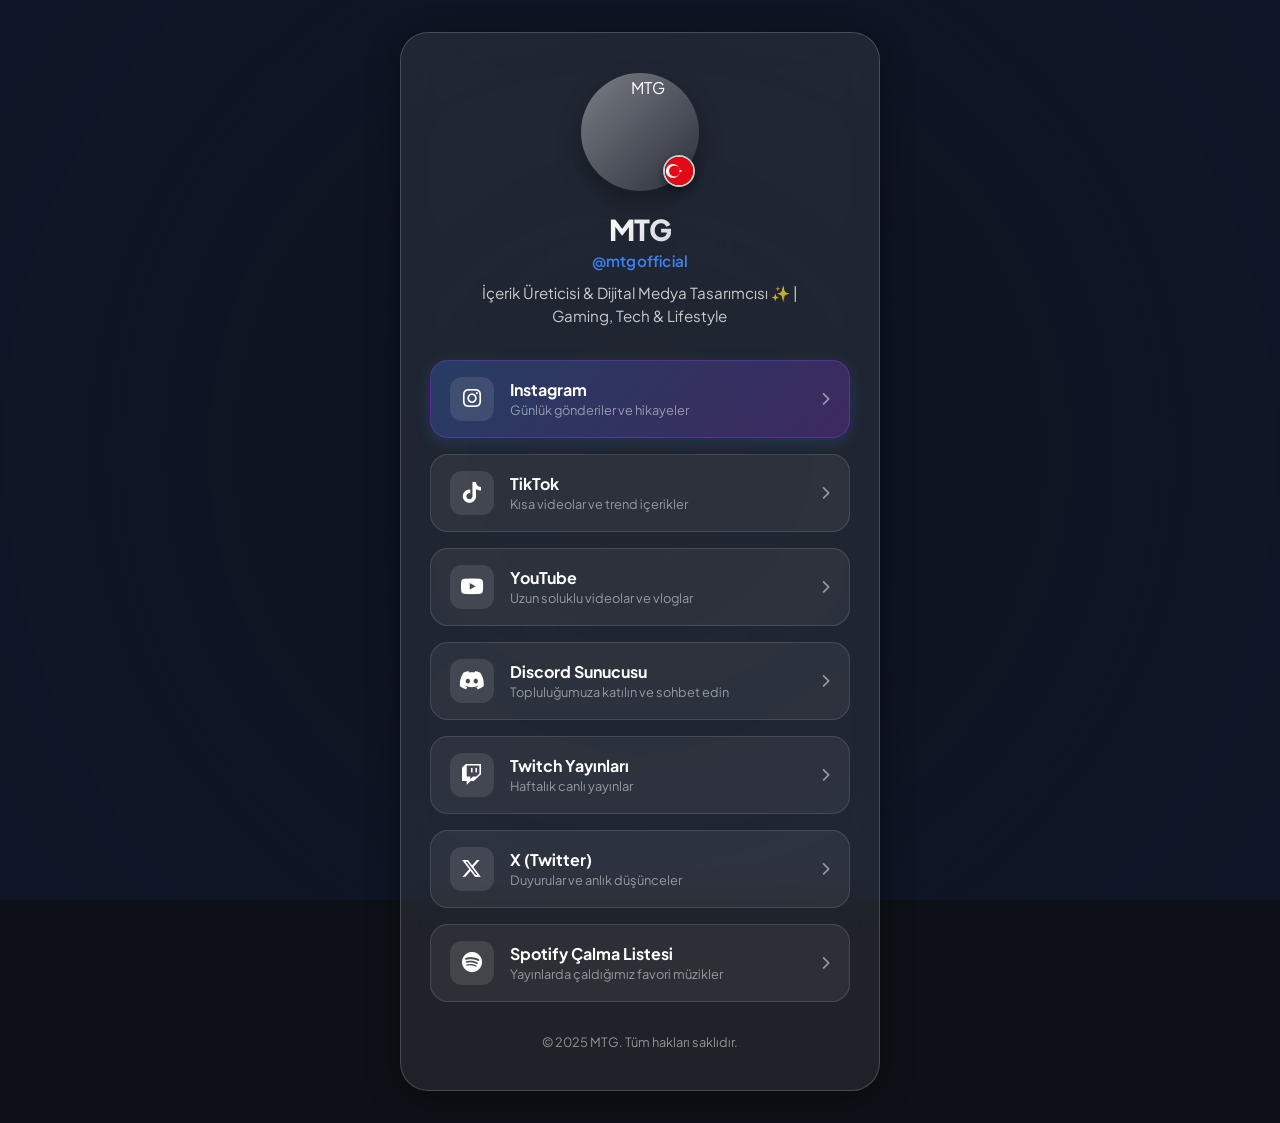
==== index.html @ 81c06367 "Add MTG promotion linktree site with JSON configuration and blurred background Co-authored-by: yusac" ====
<!DOCTYPE html>
<html lang="tr">
<head>
  <meta charset="UTF-8">
  <meta name="viewport" content="width=device-width, initial-scale=1.0">
  <title>MTG - Profil ve Bağlantılar</title>
  <meta name="description" content="MTG kişisel tanıtım ve sosyal medya bağlantı sayfası">
  <link rel="preconnect" href="https://fonts.googleapis.com">
  <link rel="preconnect" href="https://fonts.gstatic.com" crossorigin>
  <link href="https://fonts.googleapis.com/css2?family=Plus+Jakarta+Sans:wght@300;400;500;600;700;800&display=swap" rel="stylesheet">
  <link rel="stylesheet" href="styles.css">
  <!-- FontAwesome CDN for modern icons -->
  <link rel="stylesheet" href="https://cdnjs.cloudflare.com/ajax/libs/font-awesome/6.5.1/css/all.min.css" integrity="sha512-DTOQO9RWCH3ppGqcWaEA1BIZOC6xxalwEsw9c2QQeAIftl+Vegovlnee1c9QX4TctnWMn13TZye+giMm8e2LwA==" crossorigin="anonymous" referrerpolicy="no-referrer" />
</head>
<body>
  <!-- Blurred Background Layer -->
  <div id="bg-blur" class="bg-blur-layer"></div>
  <div class="bg-overlay"></div>

  <!-- Main Container -->
  <main class="container">
    <div class="glass-card">

      <!-- Profile Header -->
      <header class="profile-header">
        <div class="avatar-wrapper">
          <img id="avatar-img" src="" alt="MTG Profil Fotoğrafı" class="avatar-img" />
          <div class="flag-badge" id="flag-badge-container">
            <img id="flag-img" src="" alt="Bayrak" class="flag-img" />
          </div>
        </div>

        <h1 id="profile-name" class="profile-name">MTG</h1>
        <p id="profile-title" class="profile-title">@mtgofficial</p>
        <p id="profile-bio" class="profile-bio">Yükleniyor...</p>
      </header>

      <!-- Links Container -->
      <section class="links-section">
        <div id="links-container" class="links-container">
          <!-- Dynamic links injected via JS -->
        </div>
      </section>

      <!-- Footer -->
      <footer class="profile-footer">
        <p id="footer-text">© 2025 MTG</p>
      </footer>

    </div>
  </main>

  <script src="app.js"></script>
</body>
</html>
---- styles.css ----
:root {
  --font-family: 'Plus Jakarta Sans', -apple-system, BlinkMacSystemFont, 'Segoe UI', Roboto, Helvetica, Arial, sans-serif;
  --text-primary: #ffffff;
  --text-secondary: rgba(255, 255, 255, 0.75);
  --text-muted: rgba(255, 255, 255, 0.5);

  --glass-bg: rgba(255, 255, 255, 0.08);
  --glass-border: rgba(255, 255, 255, 0.18);
  --glass-shadow: 0 8px 32px 0 rgba(0, 0, 0, 0.37);

  --card-hover-bg: rgba(255, 255, 255, 0.16);
  --card-hover-border: rgba(255, 255, 255, 0.35);

  --accent-color: #3b82f6;
  --accent-glow: rgba(59, 130, 246, 0.4);
}

* {
  box-sizing: border-box;
  margin: 0;
  padding: 0;
}

body {
  font-family: var(--font-family);
  min-height: 100vh;
  display: flex;
  justify-content: center;
  align-items: center;
  position: relative;
  overflow-x: hidden;
  color: var(--text-primary);
  background-color: #0d1117;
  padding: 2rem 1rem;
}

/* Background Blur Layer */
.bg-blur-layer {
  position: fixed;
  top: 0;
  left: 0;
  width: 100%;
  height: 100%;
  background-size: cover;
  background-position: center;
  filter: blur(20px) brightness(75%);
  transform: scale(1.1); /* Prevent blurred edges vignette cutoff */
  z-index: -2;
  transition: background-image 0.5s ease-in-out;
}

.bg-overlay {
  position: fixed;
  top: 0;
  left: 0;
  width: 100%;
  height: 100%;
  background: radial-gradient(circle at center, rgba(15, 23, 42, 0.4) 0%, rgba(15, 23, 42, 0.85) 100%);
  z-index: -1;
}

/* Main Container & Glass Card */
.container {
  width: 100%;
  max-width: 480px;
  z-index: 1;
}

.glass-card {
  background: var(--glass-bg);
  backdrop-filter: blur(16px);
  -webkit-backdrop-filter: blur(16px);
  border: 1px solid var(--glass-border);
  border-radius: 28px;
  padding: 2.5rem 1.8rem;
  box-shadow: var(--glass-shadow);
  display: flex;
  flex-direction: column;
  align-items: center;
  animation: fadeIn 0.8s cubic-bezier(0.16, 1, 0.3, 1);
}

@keyframes fadeIn {
  from {
    opacity: 0;
    transform: translateY(20px) scale(0.98);
  }
  to {
    opacity: 1;
    transform: translateY(0) scale(1);
  }
}

/* Profile Header */
.profile-header {
  display: flex;
  flex-direction: column;
  align-items: center;
  text-align: center;
  width: 100%;
  margin-bottom: 2rem;
}

.avatar-wrapper {
  position: relative;
  margin-bottom: 1.25rem;
  padding: 4px;
  border-radius: 50%;
  background: linear-gradient(135deg, rgba(255, 255, 255, 0.4), rgba(255, 255, 255, 0.05));
  box-shadow: 0 10px 25px rgba(0, 0, 0, 0.3);
}

.avatar-img {
  width: 110px;
  height: 110px;
  border-radius: 50%;
  object-fit: cover;
  display: block;
}

.flag-badge {
  position: absolute;
  bottom: 4px;
  right: 4px;
  width: 32px;
  height: 32px;
  border-radius: 50%;
  overflow: hidden;
  border: 2px solid rgba(255, 255, 255, 0.8);
  box-shadow: 0 4px 10px rgba(0,0,0,0.4);
  background: #000;
  display: flex;
  align-items: center;
  justify-content: center;
}

.flag-img {
  width: 100%;
  height: 100%;
  object-fit: cover;
}

.profile-name {
  font-size: 1.8rem;
  font-weight: 800;
  letter-spacing: -0.5px;
  margin-bottom: 0.25rem;
  background: linear-gradient(135deg, #ffffff 0%, #d1d5db 100%);
  -webkit-background-clip: text;
  -webkit-text-fill-color: transparent;
}

.profile-title {
  font-size: 0.95rem;
  font-weight: 600;
  color: var(--accent-color);
  margin-bottom: 0.75rem;
  letter-spacing: 0.2px;
}

.profile-bio {
  font-size: 0.95rem;
  line-height: 1.5;
  color: var(--text-secondary);
  max-width: 90%;
}

/* Links Section */
.links-section {
  width: 100%;
}

.links-container {
  display: flex;
  flex-direction: column;
  gap: 1rem;
  width: 100%;
}

/* Link Card Button */
.link-btn {
  display: flex;
  align-items: center;
  padding: 1rem 1.2rem;
  text-decoration: none;
  color: var(--text-primary);
  background: rgba(255, 255, 255, 0.06);
  border: 1px solid rgba(255, 255, 255, 0.12);
  border-radius: 18px;
  transition: all 0.3s cubic-bezier(0.25, 0.8, 0.25, 1);
  position: relative;
  overflow: hidden;
}

.link-btn:hover {
  background: var(--card-hover-bg);
  border-color: var(--card-hover-border);
  transform: translateY(-3px) scale(1.01);
  box-shadow: 0 10px 20px rgba(0, 0, 0, 0.2);
}

.link-btn.highlight {
  background: linear-gradient(135deg, rgba(59, 130, 246, 0.25), rgba(147, 51, 234, 0.25));
  border: 1px solid rgba(147, 51, 234, 0.4);
  box-shadow: 0 4px 15px rgba(59, 130, 246, 0.2);
}

.link-btn.highlight:hover {
  background: linear-gradient(135deg, rgba(59, 130, 246, 0.4), rgba(147, 51, 234, 0.4));
  border-color: rgba(255, 255, 255, 0.5);
  box-shadow: 0 8px 25px rgba(147, 51, 234, 0.4);
}

.link-icon-container {
  width: 44px;
  height: 44px;
  border-radius: 12px;
  background: rgba(255, 255, 255, 0.1);
  display: flex;
  align-items: center;
  justify-content: center;
  font-size: 1.3rem;
  margin-right: 1rem;
  flex-shrink: 0;
  transition: transform 0.3s ease;
}

.link-btn:hover .link-icon-container {
  transform: scale(1.1) rotate(-4deg);
}

.link-content {
  flex-grow: 1;
  display: flex;
  flex-direction: column;
}

.link-title {
  font-weight: 700;
  font-size: 1rem;
  margin-bottom: 2px;
}

.link-subtitle {
  font-size: 0.8rem;
  color: var(--text-muted);
}

.link-arrow {
  font-size: 0.85rem;
  color: var(--text-muted);
  transition: transform 0.3s ease, color 0.3s ease;
}

.link-btn:hover .link-arrow {
  transform: translateX(4px);
  color: var(--text-primary);
}

/* Footer */
.profile-footer {
  margin-top: 2rem;
  text-align: center;
}

.profile-footer p {
  font-size: 0.8rem;
  color: var(--text-muted);
}

/* Responsive tweaks */
@media (max-width: 480px) {
  .glass-card {
    padding: 2rem 1.25rem;
    border-radius: 22px;
  }

  .avatar-img {
    width: 95px;
    height: 95px;
  }

  .profile-name {
    font-size: 1.5rem;
  }
}
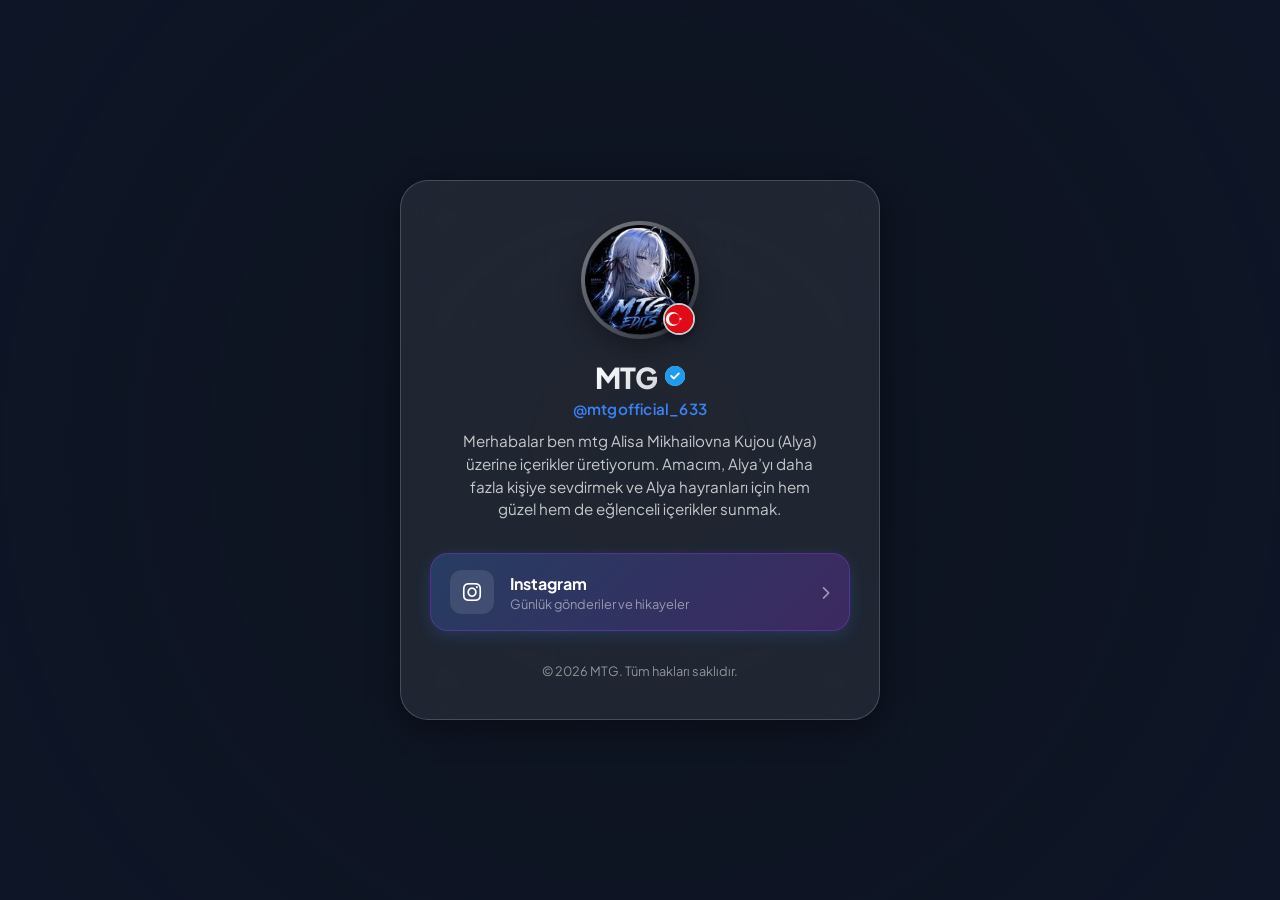
==== commit 896b3383: "Add verified blue tick badge next to name with tooltip and redirection link Co-authored-by: yusacode" ====
--- a/index.html
+++ b/index.html
@@ -30,7 +30,10 @@
           </div>
         </div>
 
-        <h1 id="profile-name" class="profile-name">MTG</h1>
+        <div class="name-wrapper">
+          <h1 id="profile-name" class="profile-name">MTG</h1>
+          <span id="verified-badge-container"></span>
+        </div>
         <p id="profile-title" class="profile-title">@mtgofficial</p>
         <p id="profile-bio" class="profile-bio">Yükleniyor...</p>
       </header>
--- a/styles.css
+++ b/styles.css
@@ -140,14 +140,97 @@
   object-fit: cover;
 }
 
+.name-wrapper {
+  display: flex;
+  align-items: center;
+  justify-content: center;
+  gap: 0.5rem;
+  margin-bottom: 0.25rem;
+  position: relative;
+}
+
 .profile-name {
   font-size: 1.8rem;
   font-weight: 800;
   letter-spacing: -0.5px;
-  margin-bottom: 0.25rem;
   background: linear-gradient(135deg, #ffffff 0%, #d1d5db 100%);
   -webkit-background-clip: text;
   -webkit-text-fill-color: transparent;
+}
+
+/* Verified Badge & Tooltip */
+.verified-badge {
+  display: inline-flex;
+  align-items: center;
+  justify-content: center;
+  position: relative;
+  text-decoration: none;
+  color: #1d9bf0;
+  font-size: 1.25rem;
+  transition: transform 0.2s ease, filter 0.2s ease;
+  cursor: pointer;
+}
+
+.verified-badge:hover {
+  transform: scale(1.15);
+  filter: drop-shadow(0 0 8px rgba(29, 155, 240, 0.6));
+}
+
+.verified-icon {
+  color: #1d9bf0;
+  background: #ffffff;
+  border-radius: 50%;
+  -webkit-text-fill-color: initial;
+}
+
+/* Tooltip Styling */
+.verified-badge::after {
+  content: attr(data-tooltip);
+  position: absolute;
+  bottom: calc(100% + 10px);
+  left: 50%;
+  transform: translateX(-50%) translateY(4px);
+  background: rgba(15, 23, 42, 0.95);
+  color: #ffffff;
+  font-size: 0.75rem;
+  font-weight: 500;
+  padding: 6px 12px;
+  border-radius: 8px;
+  white-space: nowrap;
+  pointer-events: none;
+  opacity: 0;
+  visibility: hidden;
+  transition: opacity 0.2s ease, transform 0.2s ease;
+  box-shadow: 0 4px 20px rgba(0, 0, 0, 0.5);
+  border: 1px solid rgba(255, 255, 255, 0.2);
+  z-index: 100;
+}
+
+.verified-badge::before {
+  content: '';
+  position: absolute;
+  bottom: calc(100% + 2px);
+  left: 50%;
+  transform: translateX(-50%);
+  border-width: 5px;
+  border-style: solid;
+  border-color: rgba(15, 23, 42, 0.95) transparent transparent transparent;
+  pointer-events: none;
+  opacity: 0;
+  visibility: hidden;
+  transition: opacity 0.2s ease;
+  z-index: 100;
+}
+
+.verified-badge:hover::after {
+  opacity: 1;
+  visibility: visible;
+  transform: translateX(-50%) translateY(0);
+}
+
+.verified-badge:hover::before {
+  opacity: 1;
+  visibility: visible;
 }
 
 .profile-title {
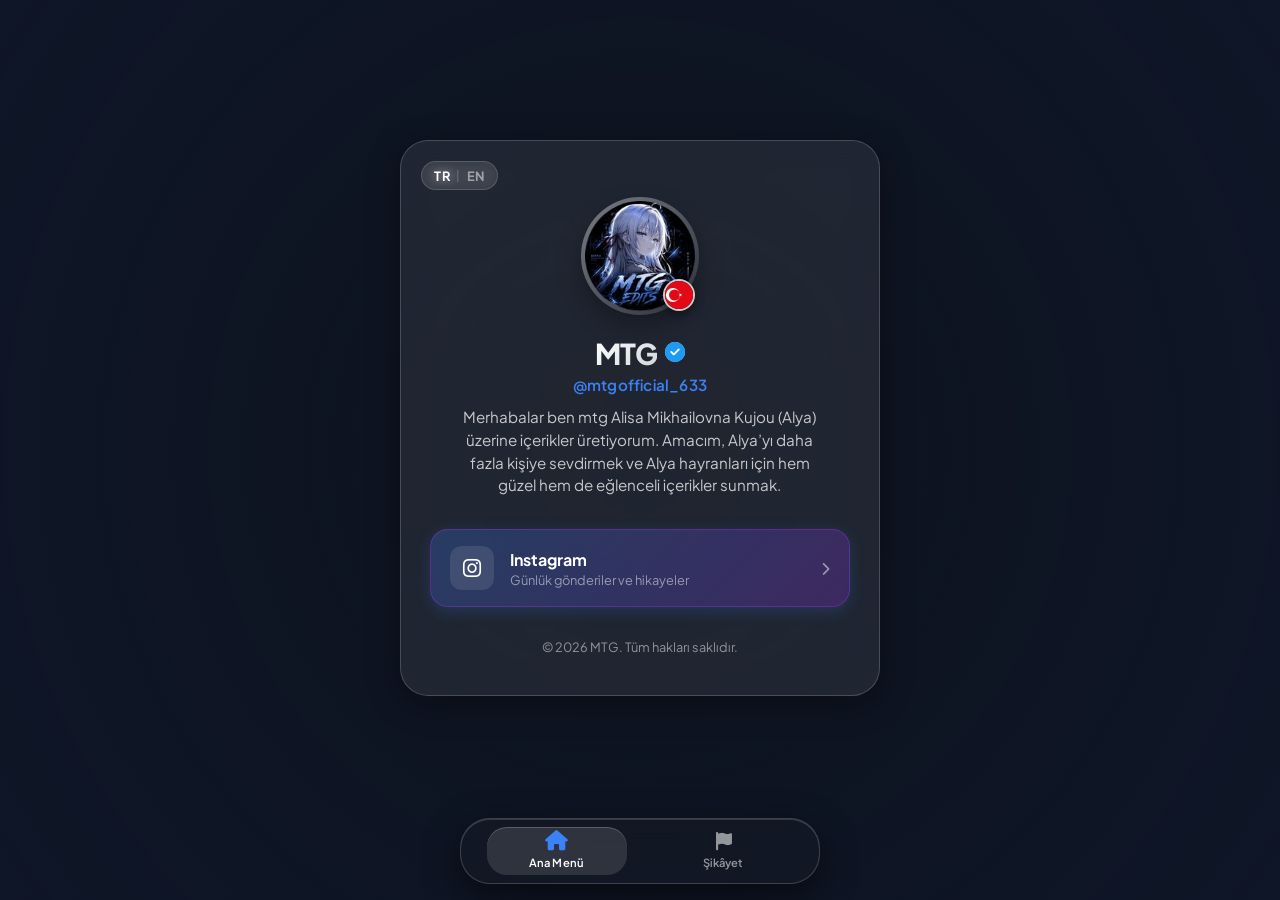
==== commit 3c5404ca: "Add iOS floating bottom navbar, user complaint page, FormSubmit email integration, and TR/EN languag" ====
--- a/index.html
+++ b/index.html
@@ -2,17 +2,21 @@
 <html lang="tr">
 <head>
   <meta charset="UTF-8">
-  <meta name="viewport" content="width=device-width, initial-scale=1.0">
+  <meta name="viewport" content="width=device-width, initial-scale=1.0, viewport-fit=cover">
   <title>MTG - Profil ve Bağlantılar</title>
   <meta name="description" content="MTG kişisel tanıtım ve sosyal medya bağlantı sayfası">
+  <link rel="alternate" hreflang="tr" href="/" />
+  <link rel="alternate" hreflang="en" href="/en" />
+  <link rel="alternate" hreflang="tr" href="/sikayet" />
+  <link rel="alternate" hreflang="en" href="/en/report" />
   <link rel="preconnect" href="https://fonts.googleapis.com">
   <link rel="preconnect" href="https://fonts.gstatic.com" crossorigin>
   <link href="https://fonts.googleapis.com/css2?family=Plus+Jakarta+Sans:wght@300;400;500;600;700;800&display=swap" rel="stylesheet">
-  <link rel="stylesheet" href="styles.css">
+  <link rel="stylesheet" href="/styles.css">
   <!-- FontAwesome CDN for modern icons -->
   <link rel="stylesheet" href="https://cdnjs.cloudflare.com/ajax/libs/font-awesome/6.5.1/css/all.min.css" integrity="sha512-DTOQO9RWCH3ppGqcWaEA1BIZOC6xxalwEsw9c2QQeAIftl+Vegovlnee1c9QX4TctnWMn13TZye+giMm8e2LwA==" crossorigin="anonymous" referrerpolicy="no-referrer" />
 </head>
-<body>
+<body data-lang="tr" data-page="home">
   <!-- Blurred Background Layer -->
   <div id="bg-blur" class="bg-blur-layer"></div>
   <div class="bg-overlay"></div>
@@ -20,6 +24,13 @@
   <!-- Main Container -->
   <main class="container">
     <div class="glass-card">
+
+      <!-- Language Selector -->
+      <div class="lang-switcher">
+        <a href="/" class="lang-btn active" data-lang-target="tr">TR</a>
+        <span class="lang-divider">|</span>
+        <a href="/en" class="lang-btn" data-lang-target="en">EN</a>
+      </div>
 
       <!-- Profile Header -->
       <header class="profile-header">
@@ -47,12 +58,26 @@
 
       <!-- Footer -->
       <footer class="profile-footer">
-        <p id="footer-text">© 2025 MTG</p>
+        <p id="footer-text">© 2026 MTG</p>
       </footer>
 
     </div>
   </main>
 
-  <script src="app.js"></script>
+  <!-- iOS Style Floating Glass Bottom Navigation Bar -->
+  <nav class="ios-navbar" aria-label="Alt Navigasyon">
+    <div class="ios-navbar-content">
+      <a href="/" class="nav-item active" id="nav-home">
+        <i class="fa-solid fa-house nav-icon"></i>
+        <span class="nav-label">Ana Menü</span>
+      </a>
+      <a href="/sikayet" class="nav-item" id="nav-report">
+        <i class="fa-solid fa-flag nav-icon"></i>
+        <span class="nav-label">Şikâyet</span>
+      </a>
+    </div>
+  </nav>
+
+  <script src="/app.js"></script>
 </body>
 </html>
--- a/styles.css
+++ b/styles.css
@@ -31,7 +31,7 @@
   overflow-x: hidden;
   color: var(--text-primary);
   background-color: #0d1117;
-  padding: 2rem 1rem;
+  padding: 2rem 1rem 6rem 1rem; /* Extra bottom padding for floating navbar */
 }
 
 /* Background Blur Layer */
@@ -67,6 +67,7 @@
 }
 
 .glass-card {
+  position: relative;
   background: var(--glass-bg);
   backdrop-filter: blur(16px);
   -webkit-backdrop-filter: blur(16px);
@@ -91,6 +92,47 @@
   }
 }
 
+/* Language Switcher */
+.lang-switcher {
+  position: absolute;
+  top: 1.25rem;
+  left: 1.25rem;
+  display: flex;
+  align-items: center;
+  gap: 0.4rem;
+  background: rgba(255, 255, 255, 0.08);
+  border: 1px solid rgba(255, 255, 255, 0.15);
+  padding: 0.35rem 0.75rem;
+  border-radius: 20px;
+  backdrop-filter: blur(8px);
+  -webkit-backdrop-filter: blur(8px);
+  z-index: 10;
+}
+
+.lang-btn {
+  color: var(--text-muted);
+  text-decoration: none;
+  font-size: 0.8rem;
+  font-weight: 700;
+  letter-spacing: 0.5px;
+  transition: color 0.2s ease, transform 0.2s ease;
+  cursor: pointer;
+}
+
+.lang-btn:hover {
+  color: var(--text-primary);
+}
+
+.lang-btn.active {
+  color: var(--text-primary);
+  text-shadow: 0 0 10px rgba(255, 255, 255, 0.5);
+}
+
+.lang-divider {
+  color: rgba(255, 255, 255, 0.25);
+  font-size: 0.75rem;
+}
+
 /* Profile Header */
 .profile-header {
   display: flex;
@@ -98,6 +140,7 @@
   align-items: center;
   text-align: center;
   width: 100%;
+  margin-top: 1rem;
   margin-bottom: 2rem;
 }
 
@@ -340,6 +383,438 @@
   color: var(--text-primary);
 }
 
+/* Page Header (Report Page) */
+.page-header {
+  display: flex;
+  flex-direction: column;
+  align-items: center;
+  text-align: center;
+  margin-top: 1.5rem;
+  margin-bottom: 1.8rem;
+  width: 100%;
+}
+
+.header-icon-badge {
+  width: 56px;
+  height: 56px;
+  border-radius: 18px;
+  background: linear-gradient(135deg, rgba(239, 68, 68, 0.25), rgba(245, 158, 11, 0.25));
+  border: 1px solid rgba(239, 68, 68, 0.4);
+  color: #f87171;
+  font-size: 1.6rem;
+  display: flex;
+  align-items: center;
+  justify-content: center;
+  margin-bottom: 1rem;
+  box-shadow: 0 8px 20px rgba(239, 68, 68, 0.2);
+}
+
+.page-title {
+  font-size: 1.6rem;
+  font-weight: 800;
+  letter-spacing: -0.5px;
+  margin-bottom: 0.4rem;
+  background: linear-gradient(135deg, #ffffff 0%, #d1d5db 100%);
+  -webkit-background-clip: text;
+  -webkit-text-fill-color: transparent;
+}
+
+.page-subtitle {
+  font-size: 0.9rem;
+  color: var(--text-secondary);
+  max-width: 90%;
+  line-height: 1.4;
+}
+
+/* Complaint Form Styles */
+.complaint-form {
+  width: 100%;
+  display: flex;
+  flex-direction: column;
+  gap: 1.2rem;
+}
+
+.form-group {
+  display: flex;
+  flex-direction: column;
+  gap: 0.4rem;
+  width: 100%;
+}
+
+.form-label {
+  font-size: 0.85rem;
+  font-weight: 600;
+  color: var(--text-secondary);
+}
+
+.form-label .required {
+  color: #f87171;
+}
+
+.input-wrapper {
+  position: relative;
+  display: flex;
+  align-items: center;
+  width: 100%;
+}
+
+.input-icon {
+  position: absolute;
+  left: 1rem;
+  color: var(--text-muted);
+  font-size: 0.95rem;
+  pointer-events: none;
+  transition: color 0.2s ease;
+}
+
+.form-input,
+.form-select,
+.form-textarea {
+  width: 100%;
+  padding: 0.85rem 1rem 0.85rem 2.6rem;
+  background: rgba(255, 255, 255, 0.05);
+  border: 1px solid var(--glass-border);
+  border-radius: 14px;
+  color: var(--text-primary);
+  font-family: var(--font-family);
+  font-size: 0.9rem;
+  outline: none;
+  transition: all 0.25s ease;
+}
+
+.form-select {
+  padding-left: 1rem;
+  padding-right: 2rem;
+  appearance: none;
+  -webkit-appearance: none;
+  cursor: pointer;
+}
+
+.form-select option {
+  background-color: #161b22;
+  color: #ffffff;
+}
+
+.select-wrapper {
+  position: relative;
+  width: 100%;
+}
+
+.select-wrapper::after {
+  content: '\f0d7';
+  font-family: 'Font Awesome 6 Free';
+  font-weight: 900;
+  position: absolute;
+  right: 1rem;
+  top: 50%;
+  transform: translateY(-50%);
+  color: var(--text-muted);
+  pointer-events: none;
+  font-size: 0.85rem;
+}
+
+.phone-input-group {
+  display: grid;
+  grid-template-columns: 140px 1fr;
+  gap: 0.6rem;
+  width: 100%;
+}
+
+@media (max-width: 400px) {
+  .phone-input-group {
+    grid-template-columns: 1fr;
+  }
+}
+
+.textarea-wrapper {
+  align-items: flex-start;
+}
+
+.form-textarea {
+  padding-left: 1rem;
+  resize: vertical;
+  min-height: 100px;
+}
+
+.form-input:focus,
+.form-select:focus,
+.form-textarea:focus {
+  border-color: var(--accent-color);
+  background: rgba(255, 255, 255, 0.09);
+  box-shadow: 0 0 0 3px var(--accent-glow);
+}
+
+.form-input:focus + .input-icon,
+.input-wrapper:focus-within .input-icon {
+  color: var(--accent-color);
+}
+
+.form-input.invalid,
+.form-select.invalid,
+.form-textarea.invalid {
+  border-color: #ef4444;
+  box-shadow: 0 0 0 3px rgba(239, 68, 68, 0.25);
+}
+
+.error-msg {
+  font-size: 0.75rem;
+  color: #f87171;
+  min-height: 1rem;
+  margin-left: 0.2rem;
+}
+
+.char-count {
+  font-size: 0.72rem;
+  color: var(--text-muted);
+  text-align: right;
+  margin-top: -0.2rem;
+}
+
+/* Notice Box */
+.notice-box {
+  background: rgba(239, 68, 68, 0.08);
+  border: 1px solid rgba(239, 68, 68, 0.25);
+  border-radius: 14px;
+  padding: 1rem;
+  margin-top: 0.4rem;
+}
+
+.notice-title {
+  display: flex;
+  align-items: center;
+  gap: 0.5rem;
+  font-size: 0.85rem;
+  font-weight: 700;
+  color: #f87171;
+  margin-bottom: 0.4rem;
+}
+
+.notice-text {
+  font-size: 0.8rem;
+  line-height: 1.45;
+  color: rgba(255, 255, 255, 0.8);
+}
+
+/* Custom Checkbox */
+.checkbox-group {
+  margin-top: 0.4rem;
+}
+
+.checkbox-container {
+  display: flex;
+  align-items: flex-start;
+  position: relative;
+  padding-left: 28px;
+  cursor: pointer;
+  user-select: none;
+}
+
+.checkbox-container input {
+  position: absolute;
+  opacity: 0;
+  cursor: pointer;
+  height: 0;
+  width: 0;
+}
+
+.checkmark {
+  position: absolute;
+  top: 2px;
+  left: 0;
+  height: 18px;
+  width: 18px;
+  background-color: rgba(255, 255, 255, 0.08);
+  border: 1px solid var(--glass-border);
+  border-radius: 5px;
+  transition: all 0.2s ease;
+}
+
+.checkbox-container:hover input ~ .checkmark {
+  background-color: rgba(255, 255, 255, 0.15);
+}
+
+.checkbox-container input:checked ~ .checkmark {
+  background-color: var(--accent-color);
+  border-color: var(--accent-color);
+}
+
+.checkmark:after {
+  content: "";
+  position: absolute;
+  display: none;
+  left: 6px;
+  top: 2px;
+  width: 4px;
+  height: 9px;
+  border: solid white;
+  border-width: 0 2px 2px 0;
+  transform: rotate(45deg);
+}
+
+.checkbox-container input:checked ~ .checkmark:after {
+  display: block;
+}
+
+.checkbox-label {
+  font-size: 0.8rem;
+  line-height: 1.4;
+  color: var(--text-secondary);
+}
+
+.privacy-notice {
+  font-size: 0.75rem;
+  color: var(--text-muted);
+  line-height: 1.4;
+  display: flex;
+  align-items: flex-start;
+  gap: 0.4rem;
+  background: rgba(255, 255, 255, 0.03);
+  padding: 0.75rem;
+  border-radius: 10px;
+  border: 1px dashed rgba(255, 255, 255, 0.1);
+}
+
+.privacy-notice i {
+  color: var(--accent-color);
+  margin-top: 2px;
+}
+
+/* Submit Button */
+.submit-btn {
+  display: flex;
+  align-items: center;
+  justify-content: center;
+  width: 100%;
+  padding: 0.95rem;
+  margin-top: 0.5rem;
+  background: linear-gradient(135deg, #3b82f6 0%, #2563eb 100%);
+  color: #ffffff;
+  border: none;
+  border-radius: 14px;
+  font-family: var(--font-family);
+  font-size: 0.95rem;
+  font-weight: 700;
+  cursor: pointer;
+  transition: all 0.3s ease;
+  box-shadow: 0 6px 20px rgba(59, 130, 246, 0.35);
+}
+
+.submit-btn:hover:not(:disabled) {
+  transform: translateY(-2px);
+  box-shadow: 0 10px 25px rgba(59, 130, 246, 0.5);
+  background: linear-gradient(135deg, #60a5fa 0%, #3b82f6 100%);
+}
+
+.submit-btn:active:not(:disabled) {
+  transform: translateY(0);
+}
+
+.submit-btn:disabled {
+  opacity: 0.6;
+  cursor: not-allowed;
+  transform: none;
+  box-shadow: none;
+}
+
+.hidden {
+  display: none !important;
+}
+
+/* Form Alert Toast / Notice */
+.form-alert {
+  width: 100%;
+  padding: 0.9rem 1.1rem;
+  border-radius: 14px;
+  font-size: 0.85rem;
+  font-weight: 600;
+  line-height: 1.4;
+  margin-bottom: 1.2rem;
+  animation: fadeIn 0.4s ease;
+  display: flex;
+  align-items: center;
+  gap: 0.6rem;
+}
+
+.form-alert.success {
+  background: rgba(16, 185, 129, 0.15);
+  border: 1px solid rgba(16, 185, 129, 0.4);
+  color: #34d399;
+}
+
+.form-alert.error {
+  background: rgba(239, 68, 68, 0.15);
+  border: 1px solid rgba(239, 68, 68, 0.4);
+  color: #f87171;
+}
+
+/* Floating iOS Glassmorphism Navigation Bar */
+.ios-navbar {
+  position: fixed;
+  bottom: calc(1rem + env(safe-area-inset-bottom, 0px));
+  left: 50%;
+  transform: translateX(-50%);
+  z-index: 1000;
+  width: calc(100% - 2rem);
+  max-width: 360px;
+  background: rgba(20, 26, 38, 0.65);
+  backdrop-filter: blur(16px);
+  -webkit-backdrop-filter: blur(16px);
+  border: 1px solid rgba(255, 255, 255, 0.18);
+  border-radius: 30px;
+  padding: 0.5rem 0.75rem;
+  box-shadow: 0 12px 35px rgba(0, 0, 0, 0.5), inset 0 1px 0 rgba(255, 255, 255, 0.15);
+  transition: all 0.3s cubic-bezier(0.16, 1, 0.3, 1);
+}
+
+.ios-navbar-content {
+  display: flex;
+  align-items: center;
+  justify-content: space-around;
+  width: 100%;
+}
+
+.nav-item {
+  display: flex;
+  flex-direction: column;
+  align-items: center;
+  justify-content: center;
+  gap: 3px;
+  padding: 0.4rem 1.2rem;
+  color: rgba(255, 255, 255, 0.55);
+  text-decoration: none;
+  border-radius: 20px;
+  transition: all 0.25s ease;
+  flex: 1;
+  max-width: 140px;
+}
+
+.nav-item:hover {
+  color: rgba(255, 255, 255, 0.9);
+  background: rgba(255, 255, 255, 0.05);
+}
+
+.nav-item.active {
+  color: #ffffff;
+  background: rgba(255, 255, 255, 0.12);
+  box-shadow: inset 0 1px 0 rgba(255, 255, 255, 0.2);
+}
+
+.nav-icon {
+  font-size: 1.15rem;
+  transition: transform 0.2s ease;
+}
+
+.nav-item.active .nav-icon {
+  transform: translateY(-1px) scale(1.1);
+  color: var(--accent-color);
+}
+
+.nav-label {
+  font-size: 0.7rem;
+  font-weight: 600;
+  letter-spacing: 0.2px;
+}
+
 /* Footer */
 .profile-footer {
   margin-top: 2rem;
@@ -353,9 +828,13 @@
 
 /* Responsive tweaks */
 @media (max-width: 480px) {
+  body {
+    padding: 1.5rem 0.75rem 6.5rem 0.75rem;
+  }
+
   .glass-card {
-    padding: 2rem 1.25rem;
-    border-radius: 22px;
+    padding: 2rem 1.1rem;
+    border-radius: 24px;
   }
 
   .avatar-img {
@@ -366,4 +845,8 @@
   .profile-name {
     font-size: 1.5rem;
   }
-}
+
+  .ios-navbar {
+    width: calc(100% - 1.5rem);
+  }
+}
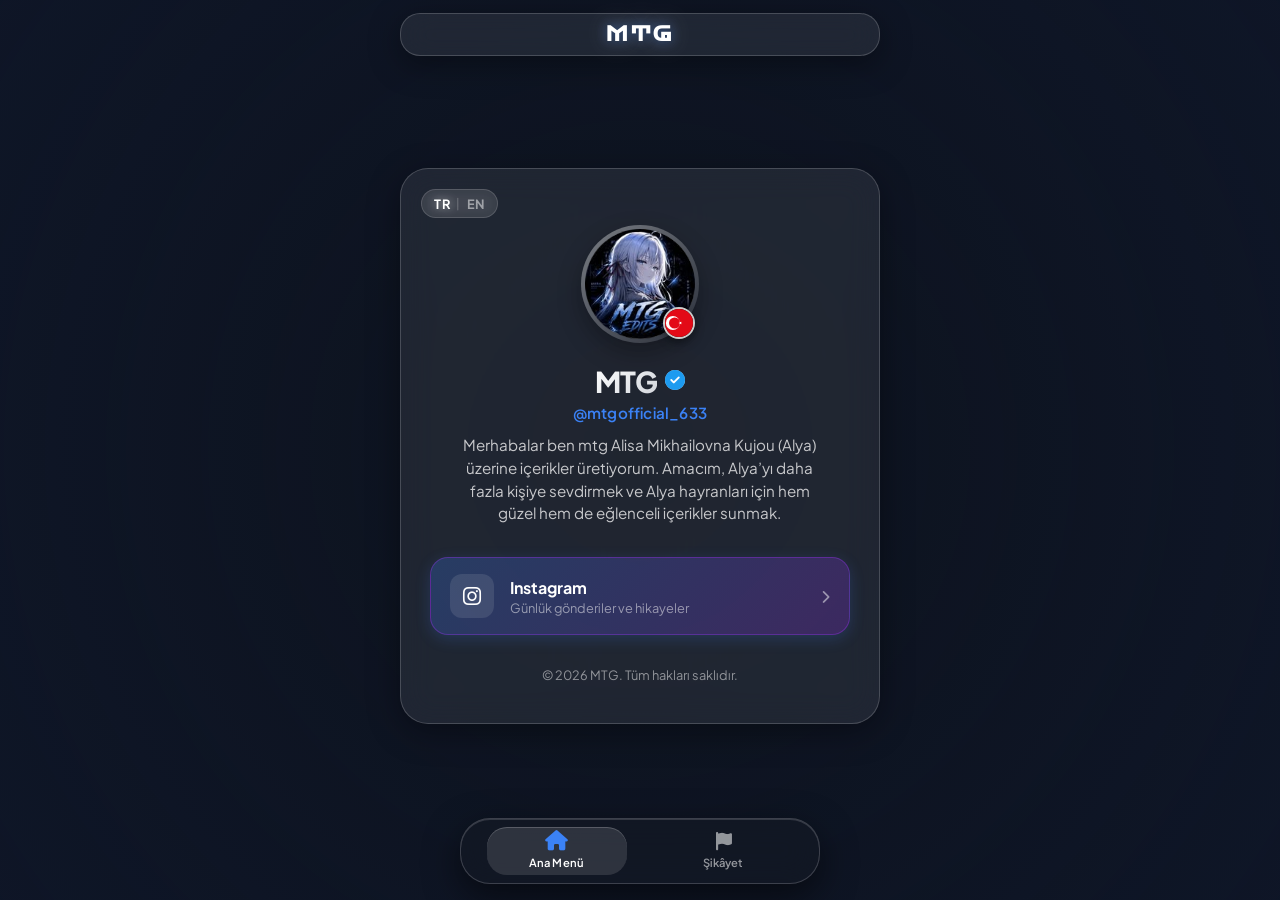
==== commit c8fe0724: "Add MTG top navbar with Japanese futuristic styling - Insert fixed top navbar with centered MTG logo" ====
--- a/index.html
+++ b/index.html
@@ -11,12 +11,19 @@
   <link rel="alternate" hreflang="en" href="/en/report" />
   <link rel="preconnect" href="https://fonts.googleapis.com">
   <link rel="preconnect" href="https://fonts.gstatic.com" crossorigin>
-  <link href="https://fonts.googleapis.com/css2?family=Plus+Jakarta+Sans:wght@300;400;500;600;700;800&display=swap" rel="stylesheet">
+  <link href="https://fonts.googleapis.com/css2?family=Plus+Jakarta+Sans:wght@300;400;500;600;700;800&family=Zen+Dots&display=swap" rel="stylesheet">
   <link rel="stylesheet" href="/styles.css">
   <!-- FontAwesome CDN for modern icons -->
   <link rel="stylesheet" href="https://cdnjs.cloudflare.com/ajax/libs/font-awesome/6.5.1/css/all.min.css" integrity="sha512-DTOQO9RWCH3ppGqcWaEA1BIZOC6xxalwEsw9c2QQeAIftl+Vegovlnee1c9QX4TctnWMn13TZye+giMm8e2LwA==" crossorigin="anonymous" referrerpolicy="no-referrer" />
 </head>
 <body data-lang="tr" data-page="home">
+  <!-- Top Glassmorphism Navigation Bar -->
+  <header class="top-navbar">
+    <div class="top-navbar-content">
+      <span class="top-navbar-logo">MTG</span>
+    </div>
+  </header>
+
   <!-- Blurred Background Layer -->
   <div id="bg-blur" class="bg-blur-layer"></div>
   <div class="bg-overlay"></div>
--- a/styles.css
+++ b/styles.css
@@ -1,5 +1,6 @@
 :root {
   --font-family: 'Plus Jakarta Sans', -apple-system, BlinkMacSystemFont, 'Segoe UI', Roboto, Helvetica, Arial, sans-serif;
+  --font-japanese-mtg: 'Zen Dots', 'Plus Jakarta Sans', sans-serif;
   --text-primary: #ffffff;
   --text-secondary: rgba(255, 255, 255, 0.75);
   --text-muted: rgba(255, 255, 255, 0.5);
@@ -31,7 +32,50 @@
   overflow-x: hidden;
   color: var(--text-primary);
   background-color: #0d1117;
-  padding: 2rem 1rem 6rem 1rem; /* Extra bottom padding for floating navbar */
+  padding: 5.5rem 1rem 6rem 1rem; /* Extra top & bottom padding for top and floating navbars */
+}
+
+/* Top Floating Glassmorphism Navigation Bar */
+.top-navbar {
+  position: fixed;
+  top: max(0.8rem, env(safe-area-inset-top, 0.8rem));
+  left: 50%;
+  transform: translateX(-50%);
+  z-index: 1000;
+  width: calc(100% - 2rem);
+  max-width: 480px;
+  background: var(--glass-bg);
+  backdrop-filter: blur(16px);
+  -webkit-backdrop-filter: blur(16px);
+  border: 1px solid var(--glass-border);
+  border-radius: 20px;
+  padding: 0.65rem 1.25rem;
+  box-shadow: var(--glass-shadow);
+  display: flex;
+  align-items: center;
+  justify-content: center;
+  transition: all 0.3s cubic-bezier(0.16, 1, 0.3, 1);
+}
+
+.top-navbar-content {
+  display: flex;
+  align-items: center;
+  justify-content: center;
+  width: 100%;
+}
+
+.top-navbar-logo {
+  font-family: var(--font-japanese-mtg);
+  font-size: 1.25rem;
+  font-weight: 700;
+  letter-spacing: 3px;
+  color: var(--text-primary);
+  text-transform: uppercase;
+  text-shadow: 0 0 12px var(--accent-glow), 0 0 24px rgba(255, 255, 255, 0.3);
+  user-select: none;
+  line-height: 1;
+  display: inline-block;
+  text-align: center;
 }
 
 /* Background Blur Layer */
@@ -829,7 +873,17 @@
 /* Responsive tweaks */
 @media (max-width: 480px) {
   body {
-    padding: 1.5rem 0.75rem 6.5rem 0.75rem;
+    padding: 5rem 0.75rem 6.5rem 0.75rem;
+  }
+
+  .top-navbar {
+    width: calc(100% - 1.5rem);
+    padding: 0.55rem 1rem;
+  }
+
+  .top-navbar-logo {
+    font-size: 1.1rem;
+    letter-spacing: 2.5px;
   }
 
   .glass-card {
